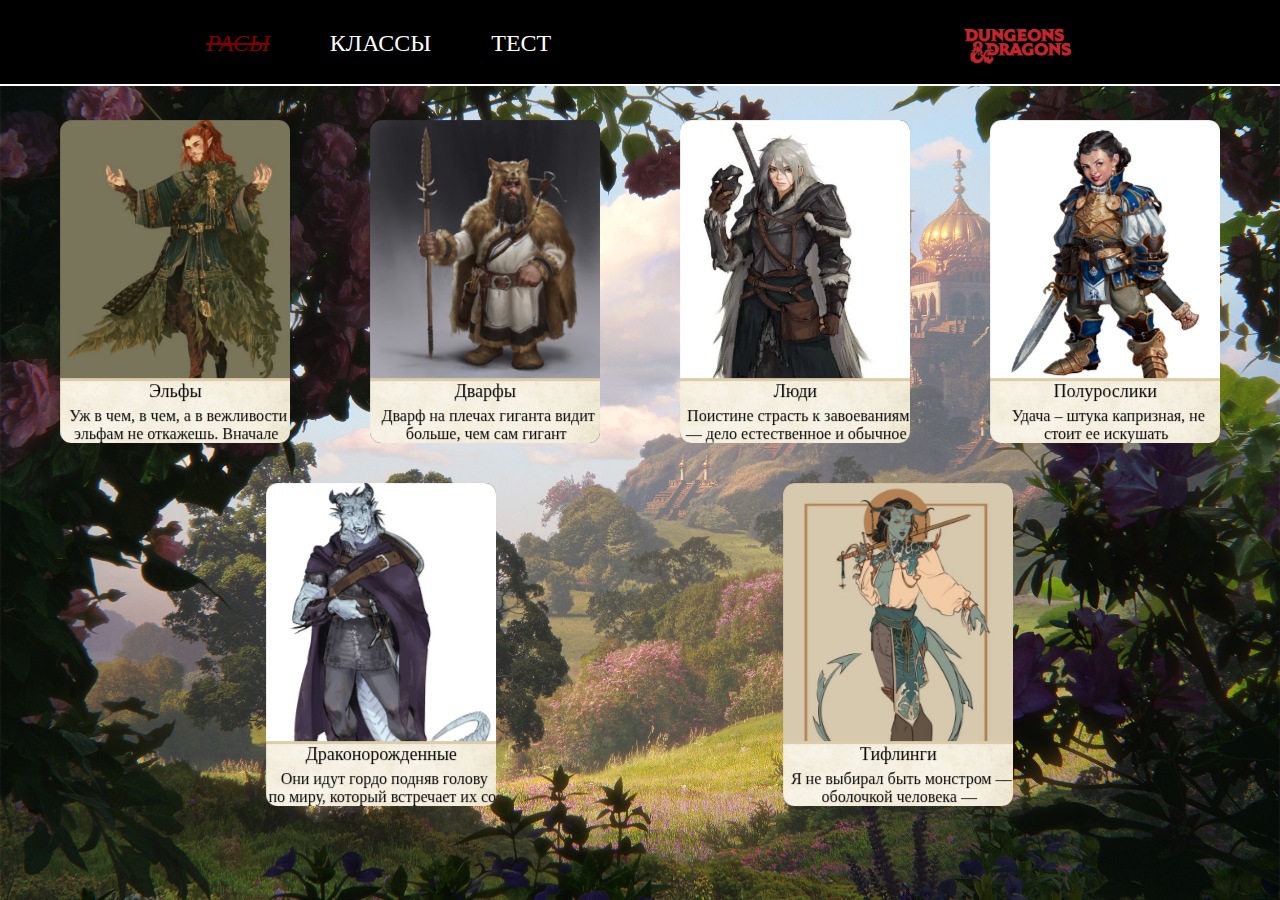
==== pages/races.html @ 444cbd3c "first commit" ====
<!DOCTYPE html>
<html lang="en">

<head>
    <meta charset="UTF-8">
    <meta http-equiv="X-UA-Compatible" content="IE=edge">
    <meta name="viewport" content="width=device-width, initial-scale=1.0">
    <title>DnD is fun</title>
    <link rel="stylesheet" href="/css/style.css">
    <link rel="stylesheet" href="/css/header.css">
    <link rel="stylesheet" href="/css/cards-race.css">
</head>

<body>
    <header>
        <div class="header">
            <nav class="nav_head">
                <a href="#race" class="nav race online">Расы</a>
                <a href="classes.html" class="nav class">Классы</a>
                <a href="#test" class="nav test">Тест</a>
            </nav>
            <a href="index.html" class="logo"><img src="/assets/images/DnD_logo_main.png"
                    alt="We have some problems, please, wait" class="img"></a>
        </div>
    </header>
    <div class="races" id="race">
        <div class="navigate">
            <div class="PHB"></div>
        </div>
        <div class="positioning">
            <section class="cards">
                <a href="#elf" class="card elf animated">
                    <div class="fond"></div>
                    <div class="description">
                        <p class="title">Эльфы</p>
                        <h1 class="content">Уж в чем, в чем, а в вежливости эльфам не откажешь. Вначале пожелают доброго дня, а уж потом перережут горло. Культурные, стервецы!</h1>
                    </div>
                </a>
                <a href="#dwarf" class="card dwarf animated">
                    <div class="fond"></div>
                    <div class="description">
                        <p class="title">Дварфы</p>
                        <h1 class="content">Дварф на плечах гиганта видит больше, чем сам гигант</h1>
                    </div>
                </a>
                <a href="#human" class="card human animated">
                    <div class="fond bro"></div>
                    <div class="description">
                        <p class="title">Люди</p>
                        <h1 class="content">Поистине страсть к завоеваниям — дело естественное и обычное</h1>
                    </div>
                </a>
                <a href="#halfing" class="card halfing animated">
                    <div class="fond"></div>
                    <div class="description">
                        <p class="title">Полурослики</p>
                        <h1 class="content">Удача – штука капризная, не стоит ее искушать</h1>
                    </div>
                </a>
                <a href="#halfing" class="card dragonborn animated">
                    <div class="fond bro"></div>
                    <div class="description">
                        <p class="title">Драконорожденные</p>
                        <h1 class="content">Они идут гордо подняв голову по миру, который встречает их со страхом и непониманием</h1>
                    </div>
                </a>
                <a href="#halfing" class="card tiefling animated">
                    <div class="fond bro"></div>
                    <div class="description">
                        <p class="title">Тифлинги</p>
                        <h1 class="content">Я не выбирал быть монстром — оболочкой человека — получеловеком-полудемоном. Я тифлинг. Я такой, какой я есть</h1>
                    </div>
                </a>
            </section>
            <style class="hover"></style>
        </div>
    </div>
</body>
<script src="https://cdnjs.cloudflare.com/ajax/libs/jquery/3.6.0/jquery.min.js"></script>
<script src="/js/holocard.js"></script>

</html>
---- css/style.css ----
@font-face { 
    font-family: 'PlayfairDisplay';
    src: url("/assets/fonts/PlayfairDisplay-MediumItalic.ttf");
    src: url("/assets/fonts/PlayfairDisplay-Medium.ttf");

    font-family: "NotoSerif";
    src: url(/assets/fonts/NotoSerif-Regular.ttf);
}

 
* {
    box-sizing: border-box;
    margin: 0;
    padding: 0;
    scroll-behavior: smooth;
    font-family: "PlayfairDisplay";

}

a{
    text-decoration: none;
}


::-webkit-scrollbar {
    width: 0;
  }

.main {
    background: url("/assets/images/home_background.jpg") center no-repeat;
    width: 100%;
    min-height: 100vh;
    position: sticky;
    -webkit-background-size: cover;
    background-size: cover;
}

.background{
    display: flex;
    justify-content: center;
    min-height: 300px;
    padding-top: 100px;
    width: 100%; 
}

.back-cont{ 
    border-radius: 40px; 
    background: url("/assets/images/parchment.jpg") center no-repeat;
    -webkit-background-size: cover;
    background-size: cover;
    width: 60%; 
}

.about{
    padding-left: 20px;
    padding-top: 10px;
    font-size: 20px;
    text-align: center;
}

.races{
    background: url("/assets/images/race_back2.jpg") center no-repeat;
    background-color: black;
    width: 100%;
    min-height: 100vh;
    position: sticky;
    -webkit-background-size: cover;
    background-size: cover;
    border-top: 10px solid white;
}

.positioning{
    padding-top: 90px;
}
---- css/header.css ----
.header{
    width: 100%;
    margin: 0 auto;
    background-color: black;
    border-bottom: 2px solid white;
    position: absolute;
    top: 0;
    left: 0;
    right: 0;
    z-index: 1000;
    display: flex;
    justify-content: space-around;
}

.nav_head{
    display: flex;
    justify-content: space-between;
    width: 350px;
    padding: 30px 0px 0px 5px;
}

.nav{
    font-size: 24px;
    font-weight: 500;
    color: #fff;
    text-decoration: none;
    text-transform: uppercase;
    transition: color .17s linear;
}
.nav:hover{
    color: #800000;
}


.img{
    width: 125px;
    height: 80px;
}

.online{
    text-decoration: line-through;
    font-style: italic;
    color: #800000;
}
---- css/cards-race.css ----
:root {
  --elf1: #fac;
  --elf2: #dca;
  --elffront: url(/assets/images/elf3.jpg);
  --dwarf1: #54a29e;
  --dwarf2: #a79d66;
  --dwarffront: url(/assets/images/dwarf2.jpg);
  --human1: #efb2fb;
  --human2: #acc6f8;
  --humanfront: url(/assets/images/human2.jpg);
  --halfing1: #efb2fb;
  --halfing2: #acc6f8;
  --halfingfront: url(/assets/images/halfing2.png);
  --dragonbornfront: url(/assets/images/dragonborn.jpg);
  --tieflingfront: url(/assets/images/tiefling.jpg);
}
.card {
  width: 71.5vw;
  height: 100vw;
  position: relative;
  overflow: hidden;
  margin: 20px;
  overflow: hidden;
  z-index: 10;
  touch-action: none;
  border-radius: 5% / 3.5%;
  /* box-shadow: -5px -5px 5px -5px var(--color1), 5px 5px 5px -5px var(--color2), -7px -7px 10px -5px transparent, 7px 7px 10px -5px transparent, 0 0 5px 0px rgba(255, 255, 255, 0), 0 55px 35px -20px rgba(0, 0, 0, 0.5); */
  transition: transform 0.5s ease, box-shadow 0.2s ease;
  will-change: transform, filter;
  backface-visibility: hidden;

  background-color: #000000;
}

.fond{
  background-image: var(--front);
  background-size: cover;
  background-repeat: no-repeat;
  background-position: top;
  transform-origin: center;
  height: 80%;
  background-position: 10% 30%;
}

.description{
  background: url("/assets/images/parchment.jpg") center no-repeat;
  -webkit-background-size: cover;
  background-size: cover;
  height: 20%;
  border-top: 3.5px solid #dca;
}

.title{
  text-align: center;
  color: #000;
  font-size: 18px;
}

.content{
  font-weight: 500;
  font-size: 16px;
  text-align: center;
  color: #000;
  text-indent: 4px;
  padding-left: 2px;
  padding-top: 5px;
}

@media screen and (min-width: 600px) {
  .card{
    width: clamp(12.9vw, 61vh, 18vw);
    height: clamp(18vw, 85vh, 25.2vw);
  }
}


/* .card.menu:hover {
  box-shadow: -20px -20px 30px -25px var(--color1), 20px 20px 30px -25px var(--color2), -7px -7px 10px -5px var(--color1), 7px 7px 10px -5px var(--color2), 0 0 13px 4px rgba(255, 255, 255, 0.3), 0 55px 35px -20px rgba(0, 0, 0, 0.5);
} */
.card.elf .fond {
  --color1: var(--elf1);
  --color2: var(--elf2);
  --front: var(--elffront);
}
.card.dwarf {
  --color1: var(--dwarf1);
  --color2: var(--dwarf2);
  --front: var(--dwarffront);
}
.card.halfing {
  --color1: var(--halfing1);
  --color2: var(--halfing2);
  --front: var(--halfingfront);
}
.card.human {
  --color1: #ec9bb6;
  --color2: #ccac6f;
  --color3: #69e4a5;
  --color4: #8ec5d6;
  --color5: #b98cce;
  --front: var(--humanfront);
}
.card.dragonborn {
  --front: var(--dragonbornfront);
}
.card.tiefling {
  --front: var(--tieflingfront);
}
.card:before, .card:after {
  content: "";
  position: absolute;
  left: 0;
  right: 0;
  bottom: 0;
  top: 0;
  background-repeat: no-repeat;
  opacity: 0.5;
  mix-blend-mode: color-dodge;
  transition: all 0.33s ease;
}
.card:before {
  background-position: 50% 50%;
  background-size: 300% 300%;
  /* background-image: linear-gradient(115deg, transparent 0%, var(--color1) 25%, transparent 47%, transparent 53%, var(--color2) 75%, transparent 100%); */
  opacity: 0.5;
  filter: brightness(0.5) contrast(1);
  z-index: 1;
}
.card.menu:after {
  opacity: 1;
  background-image: url("/assets/images/sparkles.gif"), url(/assets/images/holo.webp);
  background-blend-mode: overlay;
  z-index: 2;
  filter: brightness(1) contrast(1);
  transition: all 0.33s ease;
  mix-blend-mode: color-dodge;
  opacity: 0.75;
}
.card.active:after, .card:hover:after {
  filter: brightness(1) contrast(1);
  opacity: 1;
}
.card.active, .card:hover {
  animation: none;
  transition: box-shadow 0.1s ease-out;
}
.card.active:before, .card:hover:before {
  animation: none;
  /* background-image: linear-gradient(110deg, transparent 25%, var(--color1) 48%, var(--color2) 52%, transparent 75%); */
  background-position: 50% 50%;
  background-size: 250% 250%;
  opacity: 0.88;
  filter: brightness(0.66) contrast(1.33);
  transition: none;
} 
.card.active:before, .card:hover:before, .card.active:after, .card:hover:after {
  animation: none;
  transition: none;
}
.card.menu.animated {
  transition: none;
  animation: holoCard 12s ease 0s 1;
}
.card.menu.animated:before {
  transition: none;
  animation: holoGradient 12s ease 0s 1;
}
.card.menu.animated:after {
  transition: none;
  animation: holoSparkle 12s ease 0s 1;
}

@keyframes holoSparkle {
  0%, 100% {
    opacity: 0.75;
    background-position: 50% 50%;
    filter: brightness(1.2) contrast(1.25);
 }
  5%, 8% {
    opacity: 1;
    background-position: 40% 40%;
    filter: brightness(0.8) contrast(1.2);
 }
  13%, 16% {
    opacity: 0.5;
    background-position: 50% 50%;
    filter: brightness(1.2) contrast(0.8);
 }
  35%, 38% {
    opacity: 1;
    background-position: 60% 60%;
    filter: brightness(1) contrast(1);
 }
  55% {
    opacity: 0.33;
    background-position: 45% 45%;
    filter: brightness(1.2) contrast(1.25);
 }
}
@keyframes holoGradient {
  0%, 100% {
    opacity: 0.5;
    background-position: 50% 50%;
    filter: brightness(0.5) contrast(1);
 }
  5%, 9% {
    background-position: 100% 100%;
    opacity: 1;
    filter: brightness(0.75) contrast(1.25);
 }
  13%, 17% {
    background-position: 0% 0%;
    opacity: 0.88;
 }
  35%, 39% {
    background-position: 100% 100%;
    opacity: 1;
    filter: brightness(0.5) contrast(1);
 }
  55% {
    background-position: 0% 0%;
    opacity: 1;
    filter: brightness(0.75) contrast(1.25);
 }
}
@keyframes holoCard {
  0%, 100% {
    transform: rotateZ(0deg) rotateX(0deg) rotateY(0deg);
  }
  5%, 8% {
    transform: rotateZ(0deg) rotateX(6deg) rotateY(-20deg);
  }
  13%, 16% {
    transform: rotateZ(0deg) rotateX(-9deg) rotateY(32deg);
  }
  35%, 38% {
    transform: rotateZ(3deg) rotateX(12deg) rotateY(20deg);
  }
  55% {
    transform: rotateZ(-3deg) rotateX(-12deg) rotateY(-27deg);
  }
}
/* .card.human:hover {
  box-shadow: 0 0 30px -5px white, 0 0 10px -2px white, 0 55px 35px -20px rgba(0, 0, 0, 0.5);
}
.card.human:hover:before, .card.human.active:before {
  background-image: linear-gradient(115deg, transparent 20%, var(--color1) 36%, var(--color2) 43%, var(--color3) 50%, var(--color4) 57%, var(--color5) 64%, transparent 80%);
} */

.fond.bro{
  background-position: 20% 2%;
}

.cards {
  display: flex;
  flex-wrap: wrap;
  flex-direction: column;
  align-items: center;
  justify-content: space-evenly;
  perspective: 2000px;
  position: relative;
  z-index: 1;
  transform: translate3d(0.1px, 0.1px, 0.1px);
}


@media screen and (min-width: 600px) {
  .cards {
    flex-direction: row;
 }
}
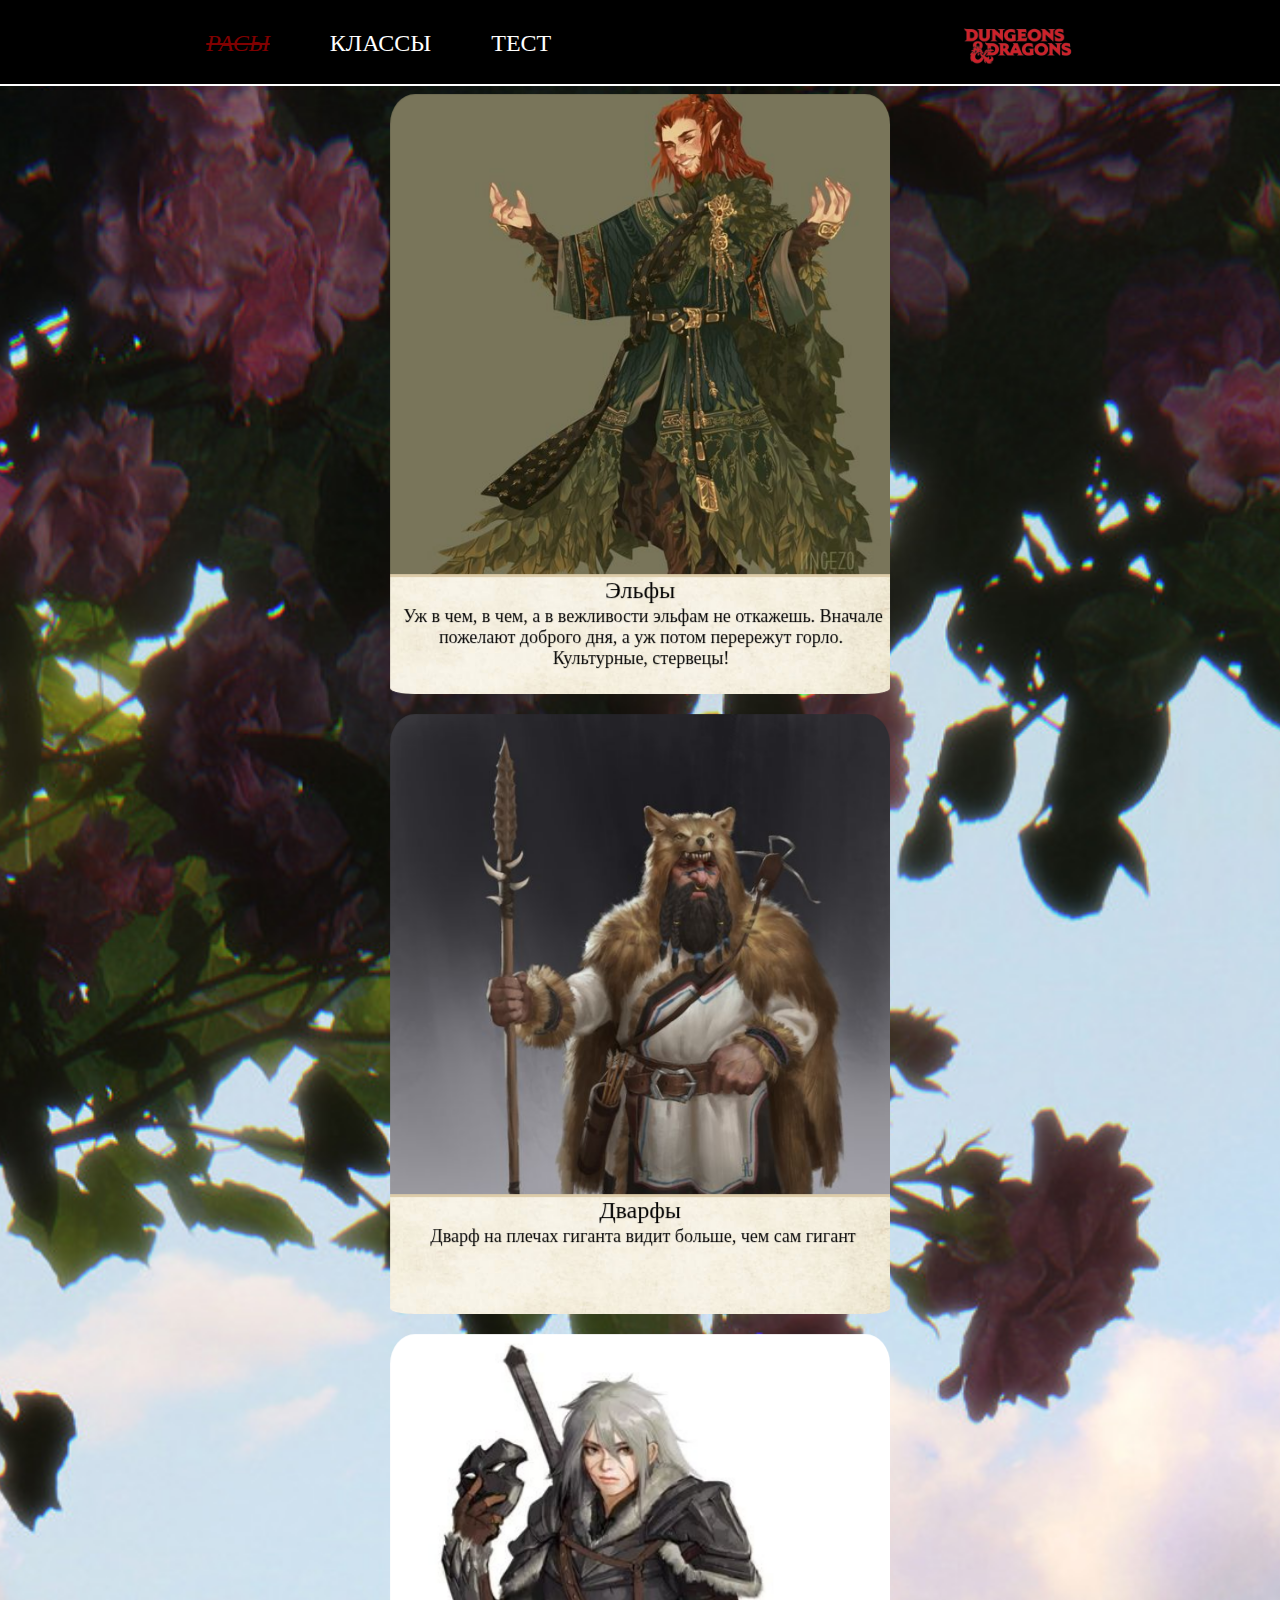
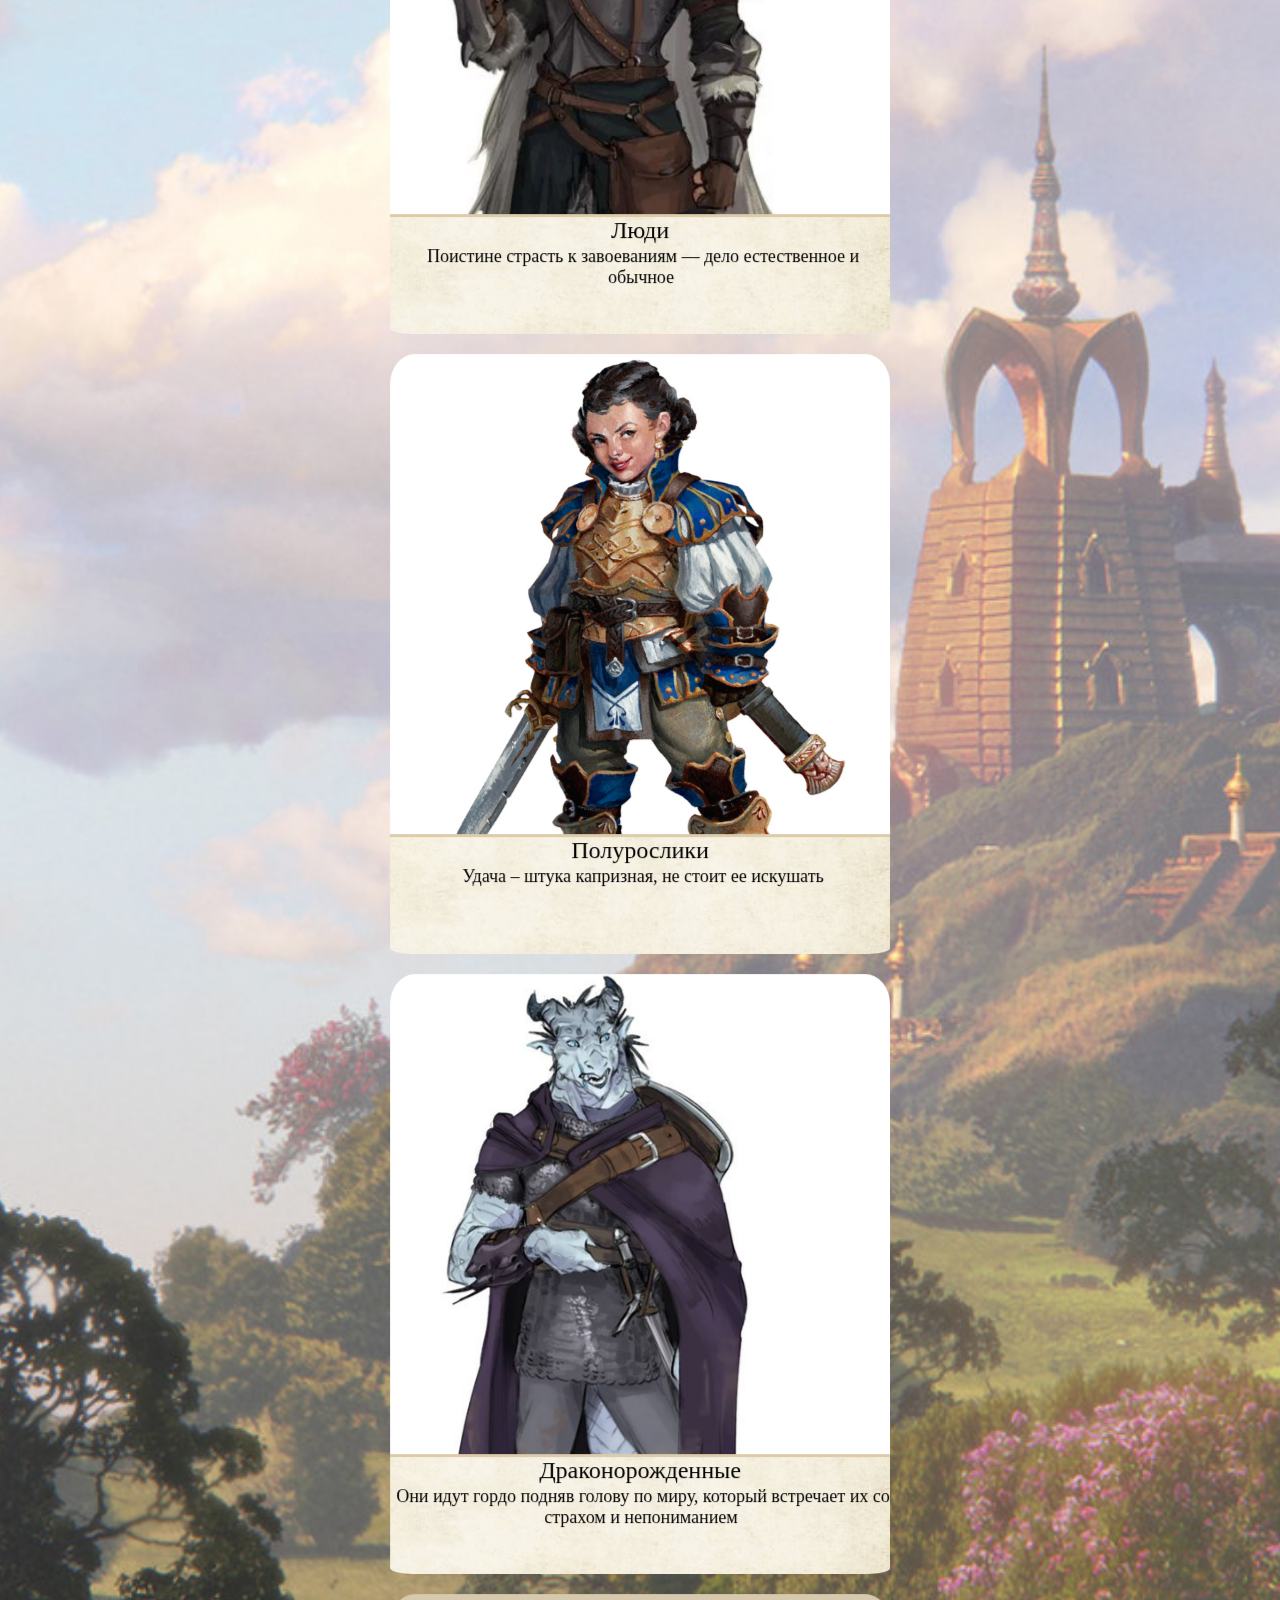
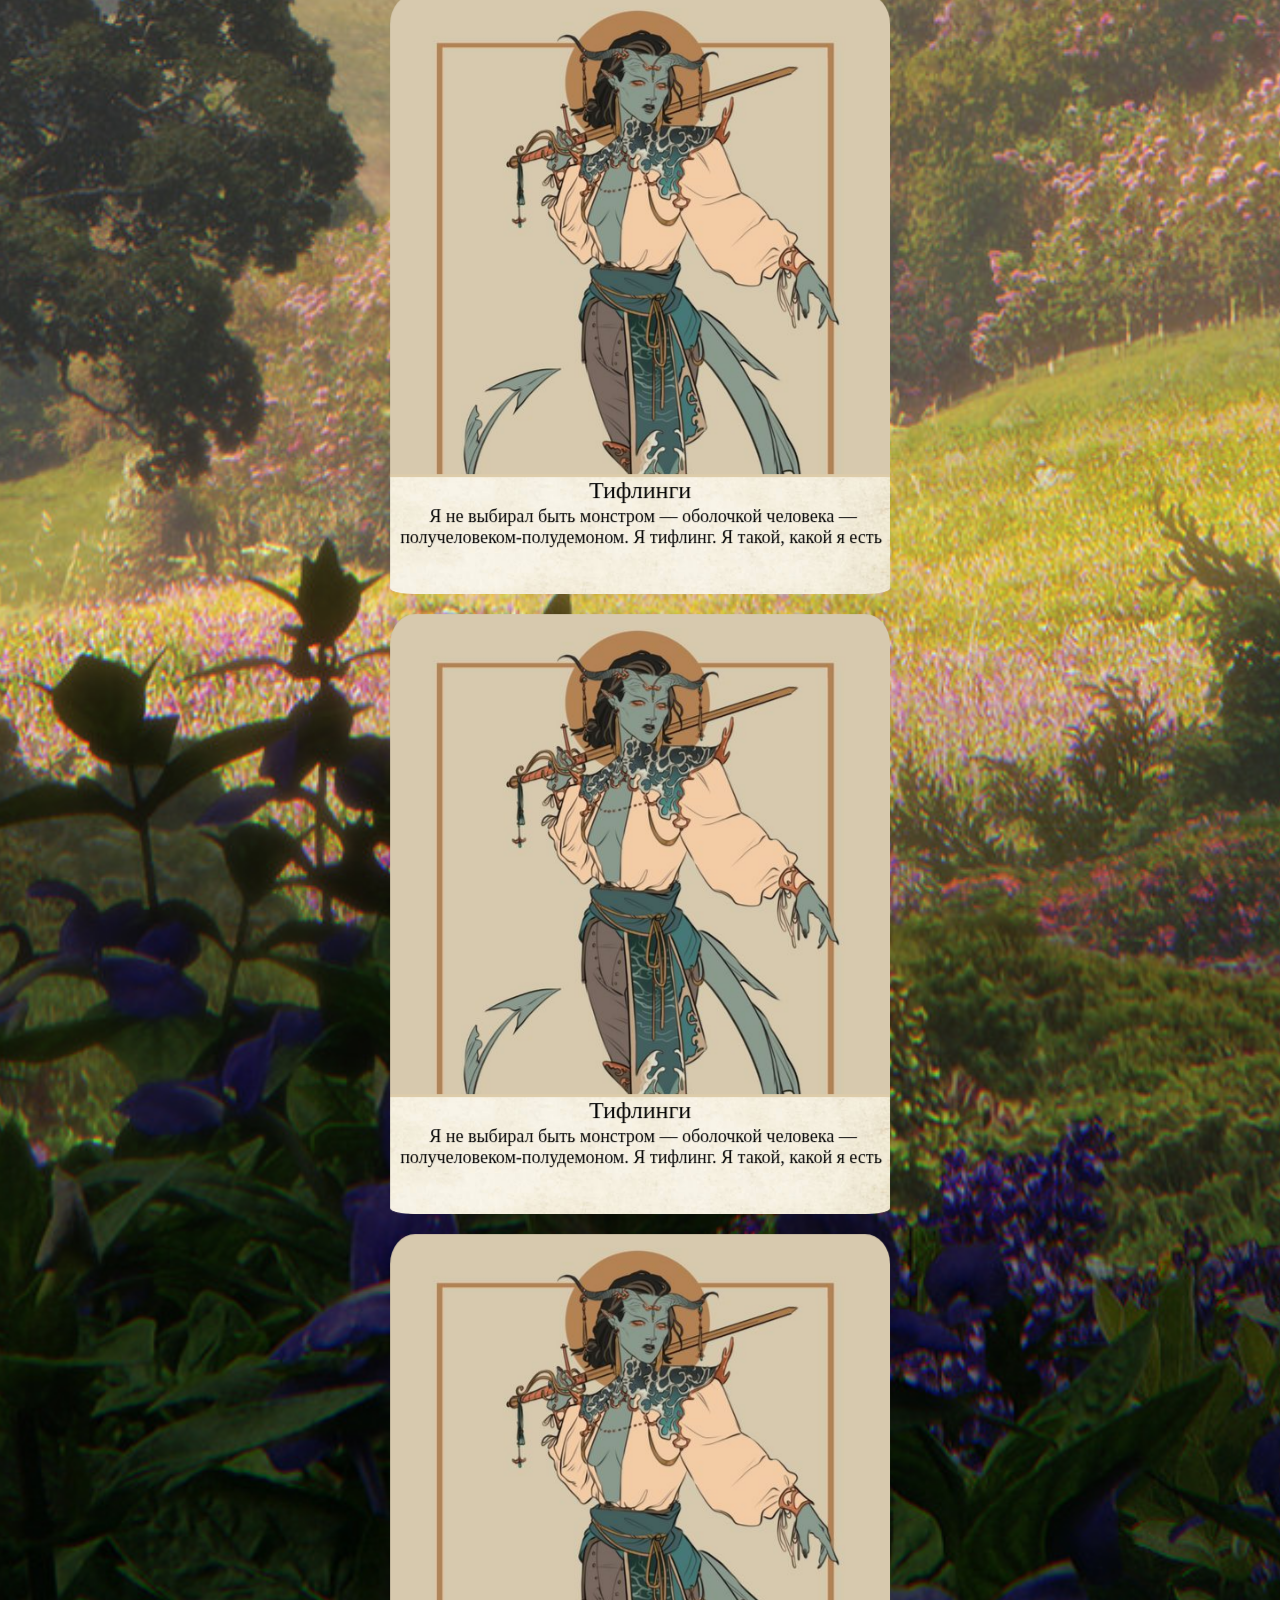
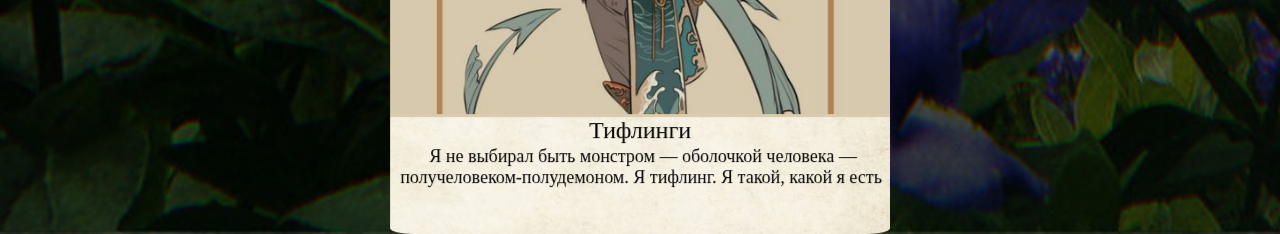
==== commit 6b77c5e8: "+race-card" ====
--- a/pages/races.html
+++ b/pages/races.html
@@ -8,7 +8,7 @@
     <title>DnD is fun</title>
     <link rel="stylesheet" href="/css/style.css">
     <link rel="stylesheet" href="/css/header.css">
-    <link rel="stylesheet" href="/css/cards-race.css">
+    <link rel="stylesheet" href="/css/cards-race-edit.css">
 </head>
 
 <body>
@@ -27,56 +27,58 @@
         <div class="navigate">
             <div class="PHB"></div>
         </div>
-        <div class="positioning">
             <section class="cards">
-                <a href="#elf" class="card elf animated">
-                    <div class="fond"></div>
+                <a href="/pages/race-place/elf.html" class="card elf animated">
                     <div class="description">
                         <p class="title">Эльфы</p>
                         <h1 class="content">Уж в чем, в чем, а в вежливости эльфам не откажешь. Вначале пожелают доброго дня, а уж потом перережут горло. Культурные, стервецы!</h1>
                     </div>
                 </a>
                 <a href="#dwarf" class="card dwarf animated">
-                    <div class="fond"></div>
                     <div class="description">
                         <p class="title">Дварфы</p>
                         <h1 class="content">Дварф на плечах гиганта видит больше, чем сам гигант</h1>
                     </div>
                 </a>
                 <a href="#human" class="card human animated">
-                    <div class="fond bro"></div>
                     <div class="description">
                         <p class="title">Люди</p>
                         <h1 class="content">Поистине страсть к завоеваниям — дело естественное и обычное</h1>
                     </div>
                 </a>
                 <a href="#halfing" class="card halfing animated">
-                    <div class="fond"></div>
                     <div class="description">
                         <p class="title">Полурослики</p>
                         <h1 class="content">Удача – штука капризная, не стоит ее искушать</h1>
                     </div>
                 </a>
-                <a href="#halfing" class="card dragonborn animated">
-                    <div class="fond bro"></div>
+                <a href="#halfing" class="card dragonborn animated crutch">
                     <div class="description">
                         <p class="title">Драконорожденные</p>
                         <h1 class="content">Они идут гордо подняв голову по миру, который встречает их со страхом и непониманием</h1>
                     </div>
                 </a>
                 <a href="#halfing" class="card tiefling animated">
-                    <div class="fond bro"></div>
+                    <div class="description">
+                        <p class="title">Тифлинги</p>
+                        <h1 class="content">Я не выбирал быть монстром — оболочкой человека — получеловеком-полудемоном. Я тифлинг. Я такой, какой я есть</h1>
+                    </div>
+                </a>
+                <a href="#halfing" class="card tiefling animated">
+                    <div class="description">
+                        <p class="title">Тифлинги</p>
+                        <h1 class="content">Я не выбирал быть монстром — оболочкой человека — получеловеком-полудемоном. Я тифлинг. Я такой, какой я есть</h1>
+                    </div>
+                </a>
+                <a href="#halfing" class="card tiefling animated">
                     <div class="description">
                         <p class="title">Тифлинги</p>
                         <h1 class="content">Я не выбирал быть монстром — оболочкой человека — получеловеком-полудемоном. Я тифлинг. Я такой, какой я есть</h1>
                     </div>
                 </a>
             </section>
-            <style class="hover"></style>
-        </div>
+        <style class="hover"></style>
     </div>
 </body>
-<script src="https://cdnjs.cloudflare.com/ajax/libs/jquery/3.6.0/jquery.min.js"></script>
-<script src="/js/holocard.js"></script>
 
 </html>--- a/css/style.css
+++ b/css/style.css
@@ -14,13 +14,15 @@
     padding: 0;
     scroll-behavior: smooth;
     font-family: "PlayfairDisplay";
-
 }
 
 a{
     text-decoration: none;
 }
 
+a.nav:hover{
+    cursor: url("/assets/cursors/cursor.cur"), default;
+}
 
 ::-webkit-scrollbar {
     width: 0;
@@ -33,6 +35,7 @@
     position: sticky;
     -webkit-background-size: cover;
     background-size: cover;
+    cursor: url("/assets/cursors/cursor.cur"), default;
 }
 
 .background{
@@ -67,9 +70,14 @@
     -webkit-background-size: cover;
     background-size: cover;
     border-top: 10px solid white;
+    cursor: url("/assets/cursors/race_cursor.cur"), default;
 }
 
 .positioning{
     padding-top: 90px;
 }
 
+img.img:hover{
+    cursor: url("/assets/cursors/pointer.cur"), default;
+}
+
--- a/css/header.css
+++ b/css/header.css
@@ -10,6 +10,7 @@
     z-index: 1000;
     display: flex;
     justify-content: space-around;
+    cursor: url("/assets/cursors/cursor.cur"), default;
 }
 
 .nav_head{
--- a/css/cards-race-edit.css
+++ b/css/cards-race-edit.css
@@ -0,0 +1,184 @@
+:root {
+    --elf1: #fac;
+    --elf2: #dca;
+    --elffront: url(/assets/images/elf3.jpg);
+    --dwarf1: #54a29e;
+    --dwarf2: #a79d66;
+    --dwarffront: url(/assets/images/dwarf2.jpg);
+    --human1: #efb2fb;
+    --human2: #acc6f8;
+    --humanfront: url(/assets/images/human2.jpg);
+    --halfing1: #efb2fb;
+    --halfing2: #acc6f8;
+    --halfingfront: url(/assets/images/halfing2.png);
+    --dragonbornfront: url(/assets/images/dragonborn.jpg);
+    --tieflingfront: url(/assets/images/tiefling.jpg);
+  }
+
+  .cards {
+    display: flex;
+    flex-wrap: wrap;
+    justify-content: space-around;
+    align-items: flex-start;
+    gap: 20px;
+    perspective: 2000px;
+    z-index: 1;
+    transform: translate3d(0.1px, 0.1px, 0.1px);
+    width: 100%;
+    min-height: 100vh;
+    margin-top: 84px;
+  }
+
+  .card {
+    position: relative;
+    width: 16%;
+    min-height: 500px;
+    z-index: 10;
+    touch-action: none;
+    transition: transform 0.5s ease, box-shadow 0.2s ease;
+    will-change: transform, filter;
+    backface-visibility: hidden;
+    background: var(--front) center no-repeat;
+    background-size: cover;
+    border-radius: 5%
+  }
+  .card.human{
+    background-position: top;
+  }
+  .card.dwarf{
+    background-position: 70% 50%;
+  }
+  .card.halfing{
+    background-position: 50% 100%;
+  }
+
+  .description{
+    position: absolute;
+    background: url("/assets/images/parchment.jpg") center no-repeat;
+    -webkit-background-size: cover;
+    background-size: cover;
+    height: 20%;
+    border-top: 3.5px solid #dca;
+    bottom: 0;
+    left: 0;
+    right: 0;
+    border-radius: 0 0 5% 5%;
+  }
+  
+  .title{
+    text-align: center;
+    color: #000;
+    font-size: 18px;
+  }
+  
+  .content{
+    font-weight: 500;
+    font-size: 14px;
+    text-align: center;
+    color: #000;
+    text-indent: 4px;
+    padding-left: 2px;
+    padding-top: 2px;
+  }
+
+  .card.elf {
+    --color1: var(--elf1);
+    --color2: var(--elf2);
+    --front: var(--elffront);
+  }
+  .card.dwarf {
+    --color1: var(--dwarf1);
+    --color2: var(--dwarf2);
+    --front: var(--dwarffront);
+  }
+  .card.halfing {
+    --color1: var(--halfing1);
+    --color2: var(--halfing2);
+    --front: var(--halfingfront);
+  }
+  .card.human {
+    --color1: #ec9bb6;
+    --color2: #ccac6f;
+    --color3: #69e4a5;
+    --color4: #8ec5d6;
+    --color5: #b98cce;
+    --front: var(--humanfront);
+  }
+  .card.dragonborn {
+    --front: var(--dragonbornfront);
+  }
+  .card.tiefling {
+    --front: var(--tieflingfront);
+  }
+  .card:before, .card:after {
+    content: "";
+    position: absolute;
+    left: 0;
+    right: 0;
+    bottom: 0;
+    top: 0;
+    background-repeat: no-repeat;
+    opacity: 0.5;
+    mix-blend-mode: color-dodge;
+    transition: all 0.33s ease;
+  }
+  .card:before {
+    background-position: 50% 50%;
+    background-size: 300% 300%;
+    /* background-image: linear-gradient(115deg, transparent 0%, var(--color1) 25%, transparent 47%, transparent 53%, var(--color2) 75%, transparent 100%); */
+    opacity: 0.5;
+    filter: brightness(0.5) contrast(1);
+    z-index: 1;
+  }
+  .card.animated {
+    transition: none;
+    animation: holoCard 5s ease-in-out 0s 1;
+  }
+
+  @keyframes holoCard {
+    0%, 100% {
+      transform: rotateZ(0deg) rotateX(0deg) rotateY(0deg);
+    }
+    10%, 15% {
+      transform: rotateZ(0deg) rotateX(6deg) rotateY(-20deg);
+    }
+    30%, 40% {
+      transform: rotateZ(0deg) rotateX(-8deg) rotateY(26deg);
+    }
+    55%, 64% {
+      transform: rotateZ(3deg) rotateX(12deg) rotateY(20deg);
+    }
+    78% {
+      transform: rotateZ(-3deg) rotateX(-12deg) rotateY(-27deg);
+    }
+  }
+  
+  @media screen and (max-width: 1300px) {
+    .card.animated {
+        transition: none;
+        animation: holoCard 5s ease 0s 1;
+    }
+    .cards {
+        flex-direction: column;
+        align-items: center;
+    }
+    .card.dragonborn{
+        background-position: top;
+    }
+    .card.tiefling{
+        background-position: top;
+    }
+    .card {
+        min-width: 500px;
+        min-height: 600px;
+    } 
+    .title{
+        font-size: x-large;
+    }
+    .content{
+        font-size: large;
+    }
+  }
+  
+  
+  